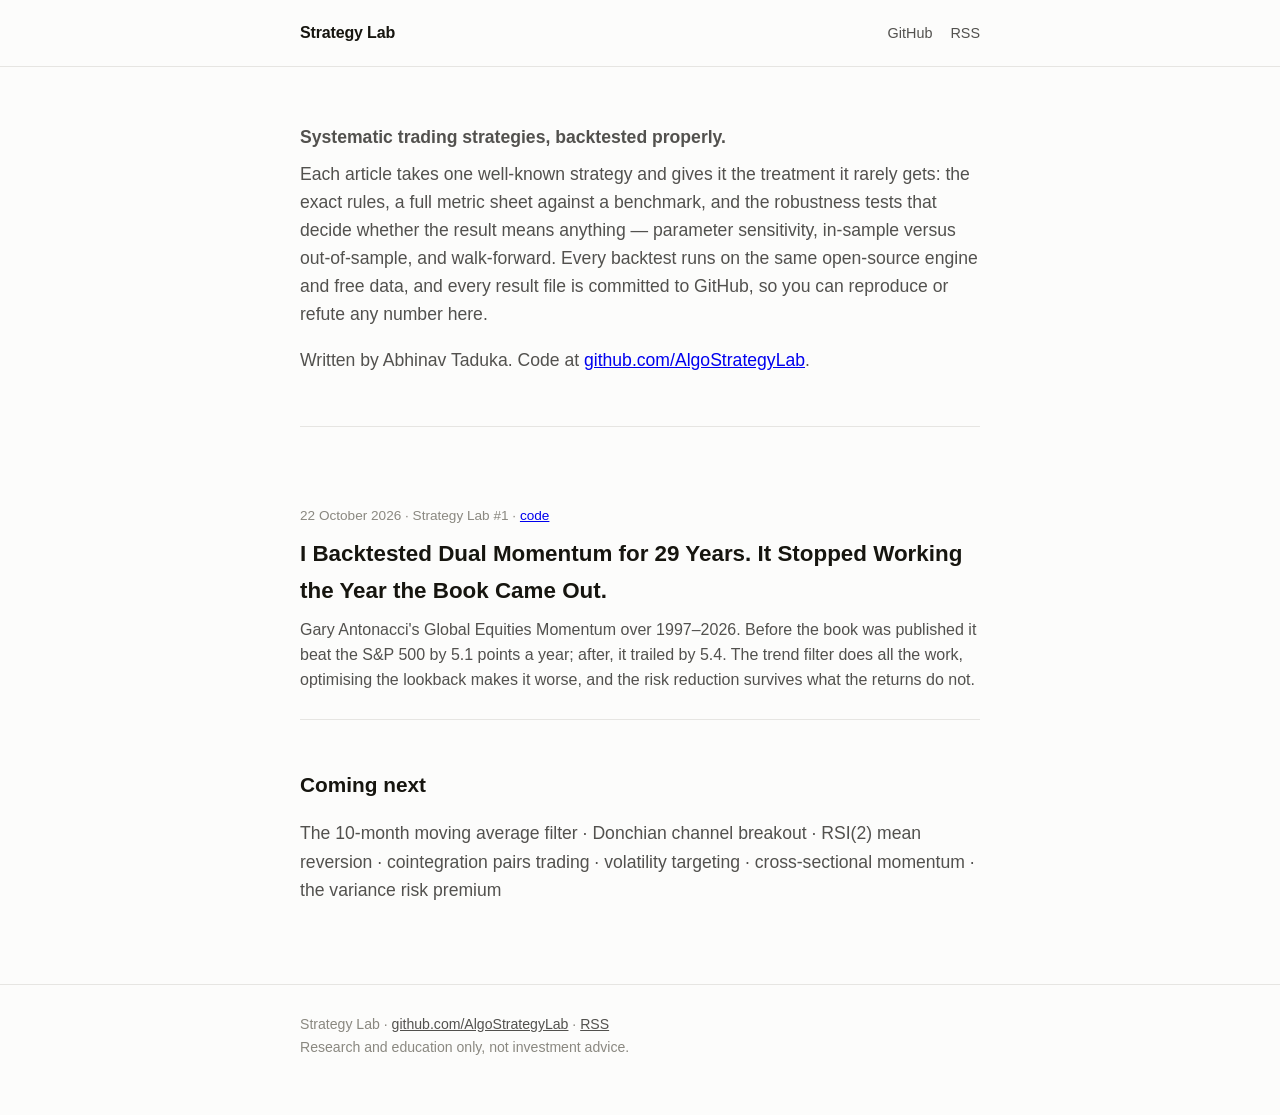
==== index.html @ 34c3a679 "Strategy Lab site: hub, RSS feed, and article #1 (Dual Momentum) Co-Authored-By: Claude Opus 5 <nore" ====
<!doctype html>
<html lang="en">
<head>
<meta charset="utf-8">
<meta name="viewport" content="width=device-width, initial-scale=1">
<title>Strategy Lab — backtested quant strategies</title>
<meta name="description" content="Systematic trading strategies backtested properly: exact rules, full metrics, robustness checks, and all the code. One strategy per article.">
<link rel="canonical" href="https://algostrategylab.github.io/">
<meta property="og:type" content="website">
<meta property="og:title" content="Strategy Lab — backtested quant strategies">
<meta property="og:description" content="Systematic trading strategies backtested properly: exact rules, full metrics, robustness checks, and all the code.">
<meta property="og:image" content="https://algostrategylab.github.io/assets/charts/chart1_equity.png">
<link rel="alternate" type="application/rss+xml" title="Strategy Lab" href="https://algostrategylab.github.io/feed.xml">
<link rel="stylesheet" href="style.css">
</head>
<body>
<header class="site"><div class="wrap">
  <a class="brand" href="./">Strategy Lab</a>
  <nav><a href="https://github.com/AlgoStrategyLab">GitHub</a><a href="feed.xml">RSS</a></nav>
</div></header>

<div class="wrap">
<p class="lede" style="margin-bottom:8px"><strong>Systematic trading strategies, backtested properly.</strong></p>
<p class="lede" style="margin-top:0">Each article takes one well-known strategy and gives it the treatment it rarely gets: the exact rules, a full metric sheet against a benchmark, and the robustness tests that decide whether the result means anything — parameter sensitivity, in-sample versus out-of-sample, and walk-forward. Every backtest runs on the same open-source engine and free data, and every result file is committed to GitHub, so you can reproduce or refute any number here.</p>

<p class="lede">Written by Abhinav Taduka. Code at <a href="https://github.com/AlgoStrategyLab">github.com/AlgoStrategyLab</a>.</p>

<hr>

<ul class="post-list">
<li>
  <p class="meta">22 October 2026 &middot; Strategy Lab #1 &middot; <a href="https://github.com/AlgoStrategyLab/dual-momentum">code</a></p>
  <h2><a href="dual-momentum/">I Backtested Dual Momentum for 29 Years. It Stopped Working the Year the Book Came Out.</a></h2>
  <p>Gary Antonacci's Global Equities Momentum over 1997–2026. Before the book was published it beat the S&amp;P 500 by 5.1 points a year; after, it trailed by 5.4. The trend filter does all the work, optimising the lookback makes it worse, and the risk reduction survives what the returns do not.</p>
</li>
</ul>

<h2 style="font-family:var(--sans);font-size:1.3rem;margin-top:48px">Coming next</h2>
<p class="lede">The 10-month moving average filter &middot; Donchian channel breakout &middot; RSI(2) mean reversion &middot; cointegration pairs trading &middot; volatility targeting &middot; cross-sectional momentum &middot; the variance risk premium</p>
</div>

<footer class="site"><div class="wrap">
Strategy Lab &middot; <a href="https://github.com/AlgoStrategyLab">github.com/AlgoStrategyLab</a> &middot; <a href="feed.xml">RSS</a><br>
Research and education only, not investment advice.
</div></footer>
</body>
</html>
---- style.css ----
:root{
  --bg:#fcfcfb; --surface:#f4f3f0; --text:#16150f; --muted:#52514e; --faint:#8a8880;
  --accent:#2a78d6; --rule:#e6e5e2; --code-bg:#f4f3f0;
  --serif: Charter, "Bitstream Charter", "Iowan Old Style", Georgia, serif;
  --sans: -apple-system, BlinkMacSystemFont, "Segoe UI", Inter, Helvetica, Arial, sans-serif;
}
@media (prefers-color-scheme: dark){
  :root:not([data-theme="light"]){
    --bg:#15150f; --surface:#1f1f1a; --text:#f0efec; --muted:#c3c2b7; --faint:#8f8e85;
    --accent:#6ba8ef; --rule:#302f28; --code-bg:#1f1f1a;
  }
}
*{box-sizing:border-box}
html{-webkit-text-size-adjust:100%}
body{margin:0;background:var(--bg);color:var(--text);font-family:var(--sans);line-height:1.65;}
.wrap{max-width:720px;margin:0 auto;padding:0 20px}
header.site{border-bottom:1px solid var(--rule);margin-bottom:56px}
header.site .wrap{display:flex;align-items:baseline;justify-content:space-between;gap:16px;padding-top:20px;padding-bottom:20px;flex-wrap:wrap}
header.site a.brand{font-weight:700;font-size:1rem;letter-spacing:-0.01em;color:var(--text);text-decoration:none}
header.site nav a{color:var(--muted);text-decoration:none;font-size:.9rem;margin-left:18px}
header.site nav a:hover{color:var(--accent)}
article{font-family:var(--serif);font-size:1.19rem;line-height:1.75}
article h1{font-family:var(--sans);font-size:2.4rem;line-height:1.16;letter-spacing:-0.025em;margin:0 0 18px;font-weight:800}
article .deck{font-family:var(--sans);font-size:1.18rem;color:var(--muted);line-height:1.5;margin:0 0 28px;font-weight:400}
article .byline{font-family:var(--sans);font-size:.92rem;color:var(--faint);margin:0 0 44px;padding-bottom:22px;border-bottom:1px solid var(--rule)}
article h2{font-family:var(--sans);font-size:1.55rem;letter-spacing:-0.018em;margin:52px 0 16px;line-height:1.25;font-weight:700}
article h3{font-family:var(--sans);font-size:1.12rem;margin:34px 0 10px;font-weight:700}
article p{margin:0 0 24px}
article ul,article ol{margin:0 0 24px;padding-left:26px}
article li{margin-bottom:9px}
article a{color:var(--accent);text-decoration:underline;text-underline-offset:2px}
article strong{font-weight:700}
figure{margin:36px 0}
figure img{width:100%;height:auto;display:block;border-radius:3px}
figcaption{font-family:var(--sans);font-size:.88rem;color:var(--faint);margin-top:10px;line-height:1.45}
code{font-family:ui-monospace,SFMono-Regular,Menlo,Consolas,monospace;font-size:.86em;background:var(--code-bg);padding:.12em .36em;border-radius:3px}
pre{background:var(--code-bg);padding:16px 18px;border-radius:4px;overflow-x:auto;font-size:.88rem;line-height:1.5}
pre code{background:none;padding:0;font-size:1em}
blockquote{margin:32px 0;padding:2px 0 2px 22px;border-left:3px solid var(--accent);font-style:italic;color:var(--muted)}
hr{border:0;border-top:1px solid var(--rule);margin:52px 0}
.note{font-family:var(--sans);font-size:.95rem;background:var(--surface);padding:18px 20px;border-radius:5px;color:var(--muted);line-height:1.55;margin:32px 0}
footer.site{margin-top:80px;border-top:1px solid var(--rule);padding:28px 0 56px;font-family:var(--sans);font-size:.88rem;color:var(--faint)}
footer.site a{color:var(--muted)}
.post-list{list-style:none;padding:0;margin:0}
.post-list li{padding:26px 0;border-bottom:1px solid var(--rule)}
.post-list h2{font-size:1.4rem;margin:0 0 8px}
.post-list h2 a{color:var(--text);text-decoration:none}
.post-list h2 a:hover{color:var(--accent)}
.post-list .meta{font-size:.85rem;color:var(--faint);margin:0 0 10px}
.post-list p{margin:0;color:var(--muted);font-size:1rem;line-height:1.55}
.lede{font-family:var(--sans);font-size:1.1rem;color:var(--muted);line-height:1.6}
.tag{display:inline-block;font-family:var(--sans);font-size:.75rem;letter-spacing:.04em;text-transform:uppercase;color:var(--accent);background:var(--surface);padding:3px 9px;border-radius:3px;margin-right:6px}
@media(max-width:600px){
  article{font-size:1.1rem}
  article h1{font-size:1.85rem}
  article h2{font-size:1.32rem}
  .wrap{padding:0 16px}
}
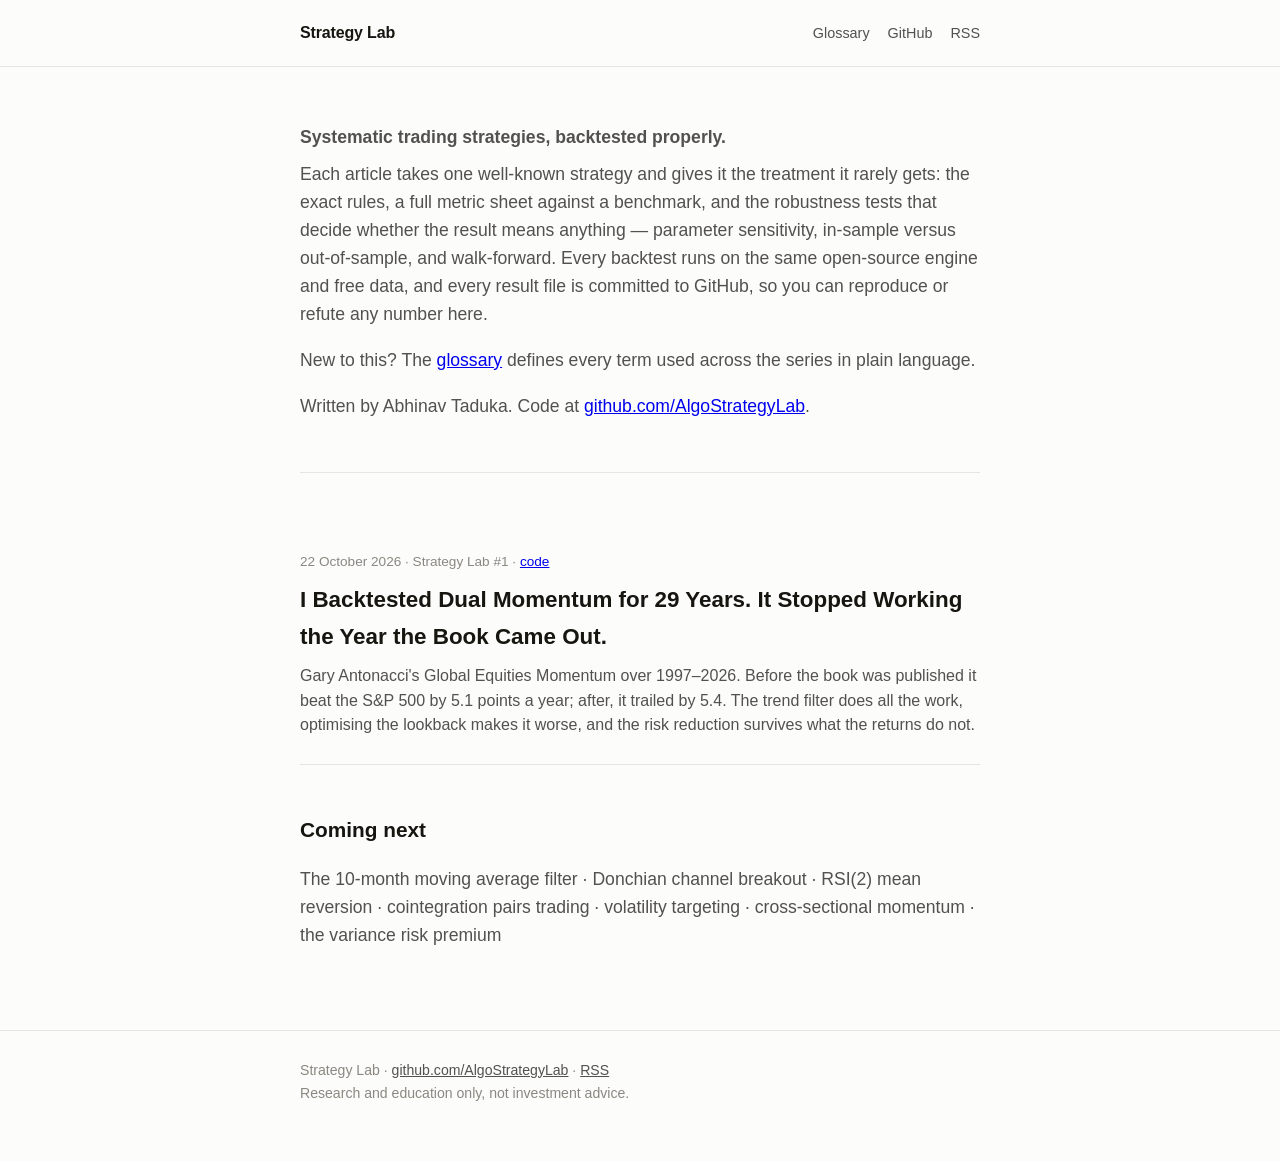
==== commit 8904b864: "Add glossary: 64 plain-language definitions, linked from article #1 Co-Authored-By: Claude Opus 5 <n" ====
--- a/index.html
+++ b/index.html
@@ -16,12 +16,14 @@
 <body>
 <header class="site"><div class="wrap">
   <a class="brand" href="./">Strategy Lab</a>
-  <nav><a href="https://github.com/AlgoStrategyLab">GitHub</a><a href="feed.xml">RSS</a></nav>
+  <nav><a href="glossary/">Glossary</a><a href="https://github.com/AlgoStrategyLab">GitHub</a><a href="feed.xml">RSS</a></nav>
 </div></header>
 
 <div class="wrap">
 <p class="lede" style="margin-bottom:8px"><strong>Systematic trading strategies, backtested properly.</strong></p>
 <p class="lede" style="margin-top:0">Each article takes one well-known strategy and gives it the treatment it rarely gets: the exact rules, a full metric sheet against a benchmark, and the robustness tests that decide whether the result means anything — parameter sensitivity, in-sample versus out-of-sample, and walk-forward. Every backtest runs on the same open-source engine and free data, and every result file is committed to GitHub, so you can reproduce or refute any number here.</p>
+
+<p class="lede">New to this? The <a href="glossary/">glossary</a> defines every term used across the series in plain language.</p>
 
 <p class="lede">Written by Abhinav Taduka. Code at <a href="https://github.com/AlgoStrategyLab">github.com/AlgoStrategyLab</a>.</p>
 
--- a/style.css
+++ b/style.css
@@ -56,3 +56,11 @@
   article h2{font-size:1.32rem}
   .wrap{padding:0 16px}
 }
+
+/* glossary */
+dl.glossary{margin:0 0 40px}
+dl.glossary dt{font-family:var(--sans);font-weight:700;font-size:1.02rem;margin:26px 0 6px;scroll-margin-top:24px}
+dl.glossary dt:target{color:var(--accent)}
+dl.glossary dd{margin:0;font-size:1.06rem;line-height:1.62;color:var(--muted)}
+article a.gl{color:inherit;text-decoration:none;border-bottom:1px dotted var(--faint)}
+article a.gl:hover{color:var(--accent);border-bottom-color:var(--accent)}
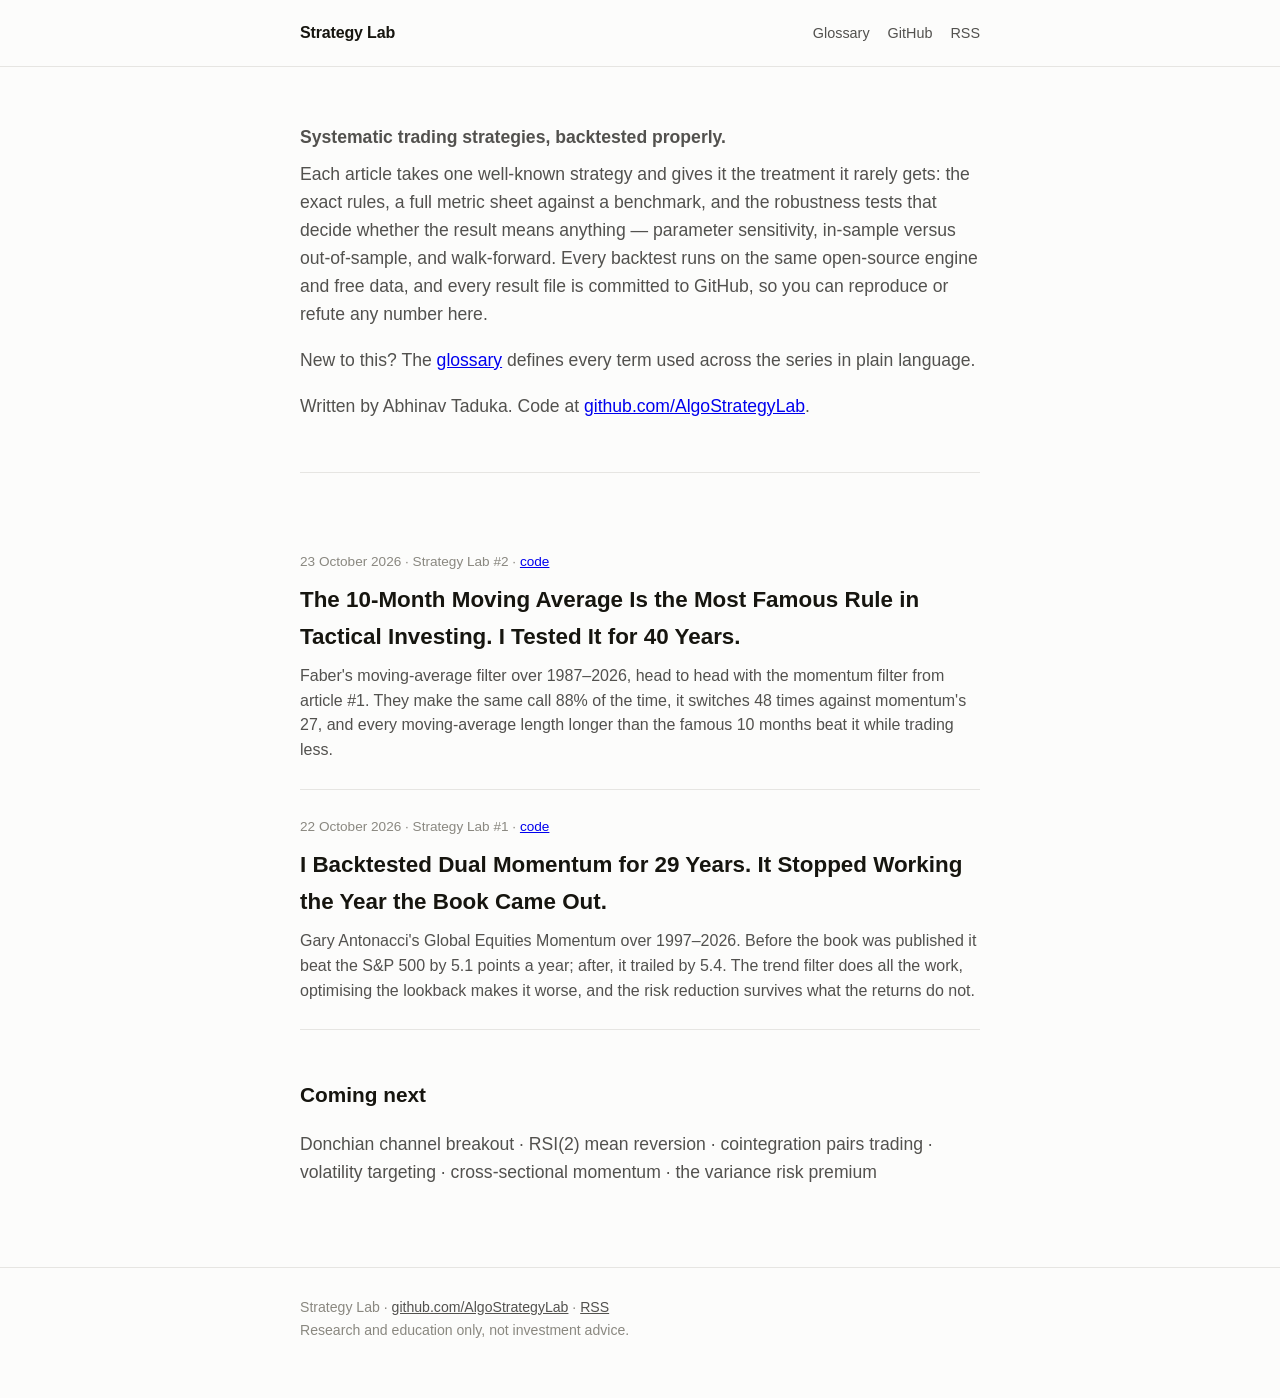
==== commit 5b318e01: "Add article #2: the 10-month SMA trend filter Co-Authored-By: Claude Opus 5 <noreply@anthropic.com> " ====
--- a/index.html
+++ b/index.html
@@ -31,6 +31,11 @@
 
 <ul class="post-list">
 <li>
+  <p class="meta">23 October 2026 &middot; Strategy Lab #2 &middot; <a href="https://github.com/AlgoStrategyLab/sma-trend-filter">code</a></p>
+  <h2><a href="sma-trend-filter/">The 10-Month Moving Average Is the Most Famous Rule in Tactical Investing. I Tested It for 40 Years.</a></h2>
+  <p>Faber's moving-average filter over 1987&ndash;2026, head to head with the momentum filter from article #1. They make the same call 88% of the time, it switches 48 times against momentum's 27, and every moving-average length longer than the famous 10 months beat it while trading less.</p>
+</li>
+<li>
   <p class="meta">22 October 2026 &middot; Strategy Lab #1 &middot; <a href="https://github.com/AlgoStrategyLab/dual-momentum">code</a></p>
   <h2><a href="dual-momentum/">I Backtested Dual Momentum for 29 Years. It Stopped Working the Year the Book Came Out.</a></h2>
   <p>Gary Antonacci's Global Equities Momentum over 1997–2026. Before the book was published it beat the S&amp;P 500 by 5.1 points a year; after, it trailed by 5.4. The trend filter does all the work, optimising the lookback makes it worse, and the risk reduction survives what the returns do not.</p>
@@ -38,7 +43,7 @@
 </ul>
 
 <h2 style="font-family:var(--sans);font-size:1.3rem;margin-top:48px">Coming next</h2>
-<p class="lede">The 10-month moving average filter &middot; Donchian channel breakout &middot; RSI(2) mean reversion &middot; cointegration pairs trading &middot; volatility targeting &middot; cross-sectional momentum &middot; the variance risk premium</p>
+<p class="lede">Donchian channel breakout &middot; RSI(2) mean reversion &middot; cointegration pairs trading &middot; volatility targeting &middot; cross-sectional momentum &middot; the variance risk premium</p>
 </div>
 
 <footer class="site"><div class="wrap">
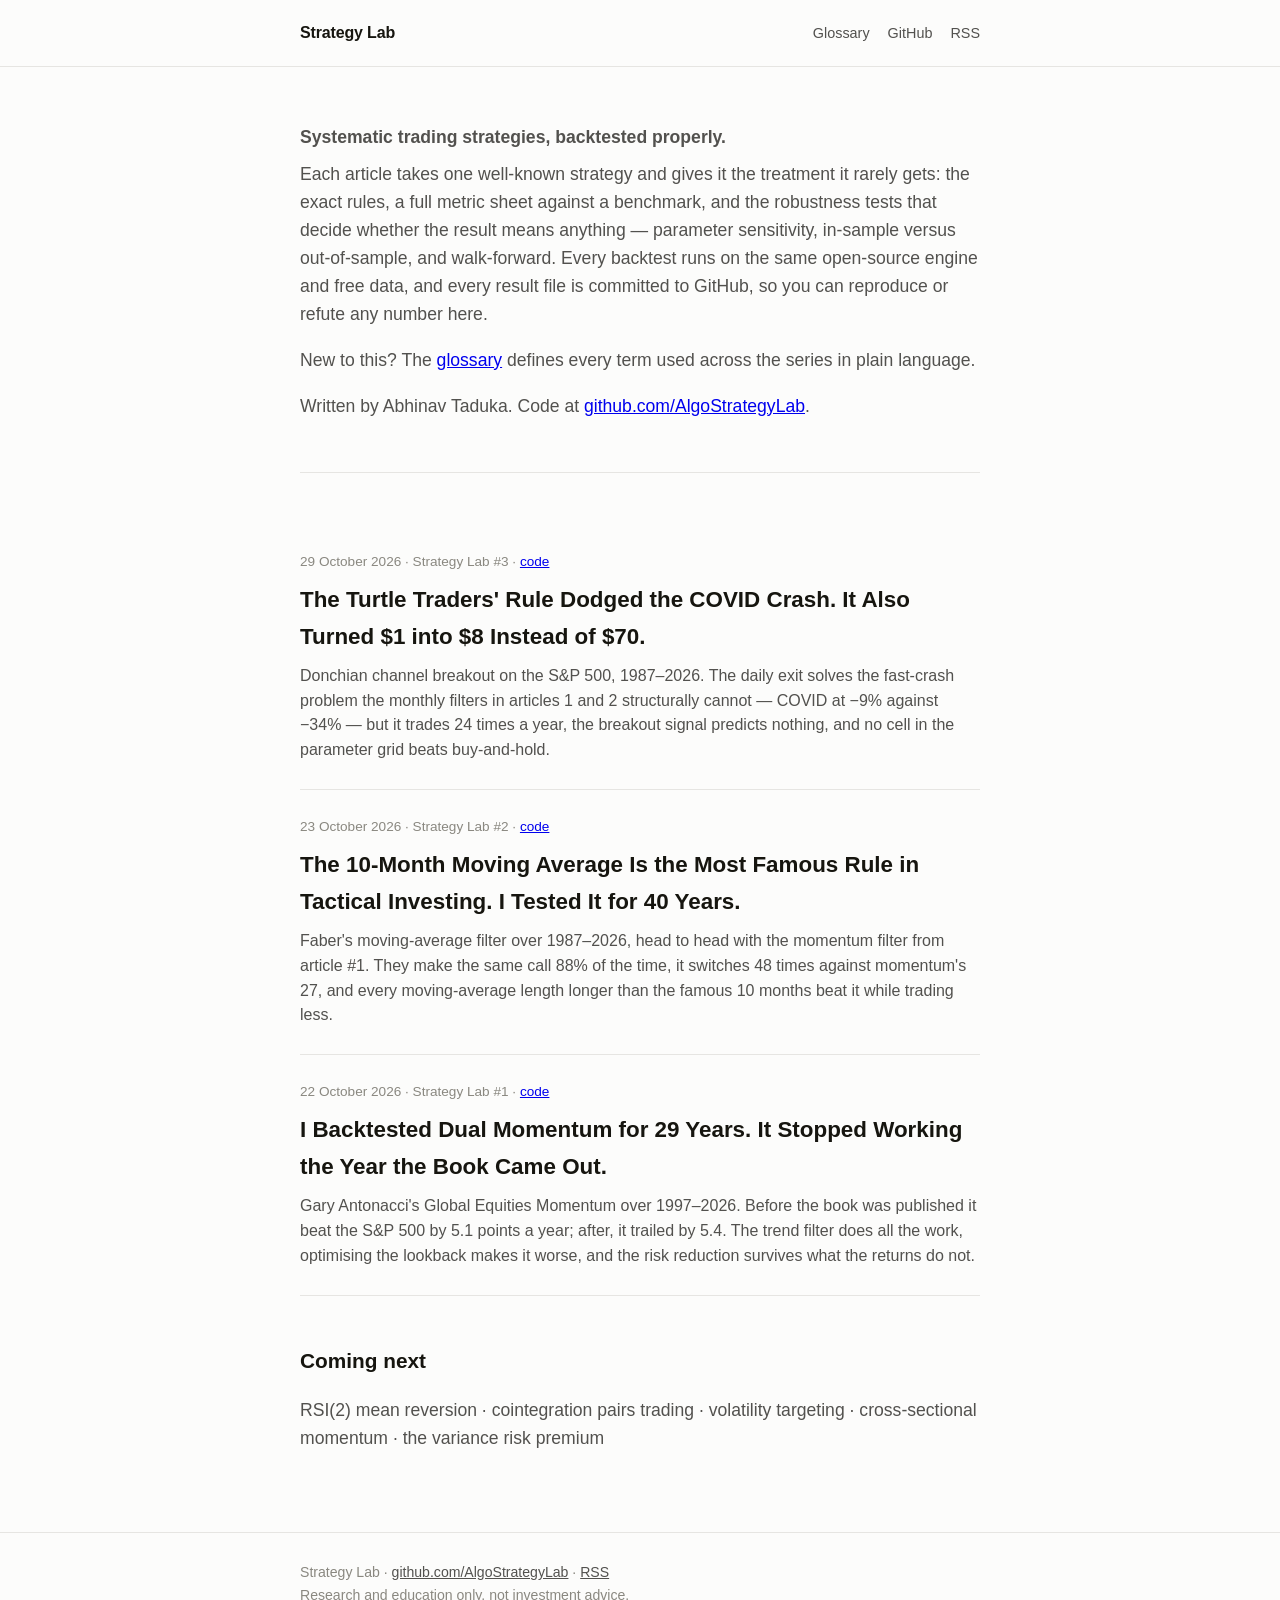
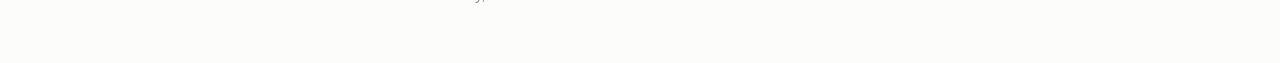
==== commit 537d3681: "Add article #3: Donchian channel breakout Co-Authored-By: Claude Opus 5 <noreply@anthropic.com>  Cla" ====
--- a/index.html
+++ b/index.html
@@ -31,6 +31,11 @@
 
 <ul class="post-list">
 <li>
+  <p class="meta">29 October 2026 &middot; Strategy Lab #3 &middot; <a href="https://github.com/AlgoStrategyLab/donchian-breakout">code</a></p>
+  <h2><a href="donchian-breakout/">The Turtle Traders' Rule Dodged the COVID Crash. It Also Turned $1 into $8 Instead of $70.</a></h2>
+  <p>Donchian channel breakout on the S&amp;P 500, 1987&ndash;2026. The daily exit solves the fast-crash problem the monthly filters in articles 1 and 2 structurally cannot &mdash; COVID at &minus;9% against &minus;34% &mdash; but it trades 24 times a year, the breakout signal predicts nothing, and no cell in the parameter grid beats buy-and-hold.</p>
+</li>
+<li>
   <p class="meta">23 October 2026 &middot; Strategy Lab #2 &middot; <a href="https://github.com/AlgoStrategyLab/sma-trend-filter">code</a></p>
   <h2><a href="sma-trend-filter/">The 10-Month Moving Average Is the Most Famous Rule in Tactical Investing. I Tested It for 40 Years.</a></h2>
   <p>Faber's moving-average filter over 1987&ndash;2026, head to head with the momentum filter from article #1. They make the same call 88% of the time, it switches 48 times against momentum's 27, and every moving-average length longer than the famous 10 months beat it while trading less.</p>
@@ -43,7 +48,7 @@
 </ul>
 
 <h2 style="font-family:var(--sans);font-size:1.3rem;margin-top:48px">Coming next</h2>
-<p class="lede">Donchian channel breakout &middot; RSI(2) mean reversion &middot; cointegration pairs trading &middot; volatility targeting &middot; cross-sectional momentum &middot; the variance risk premium</p>
+<p class="lede">RSI(2) mean reversion &middot; cointegration pairs trading &middot; volatility targeting &middot; cross-sectional momentum &middot; the variance risk premium</p>
 </div>
 
 <footer class="site"><div class="wrap">
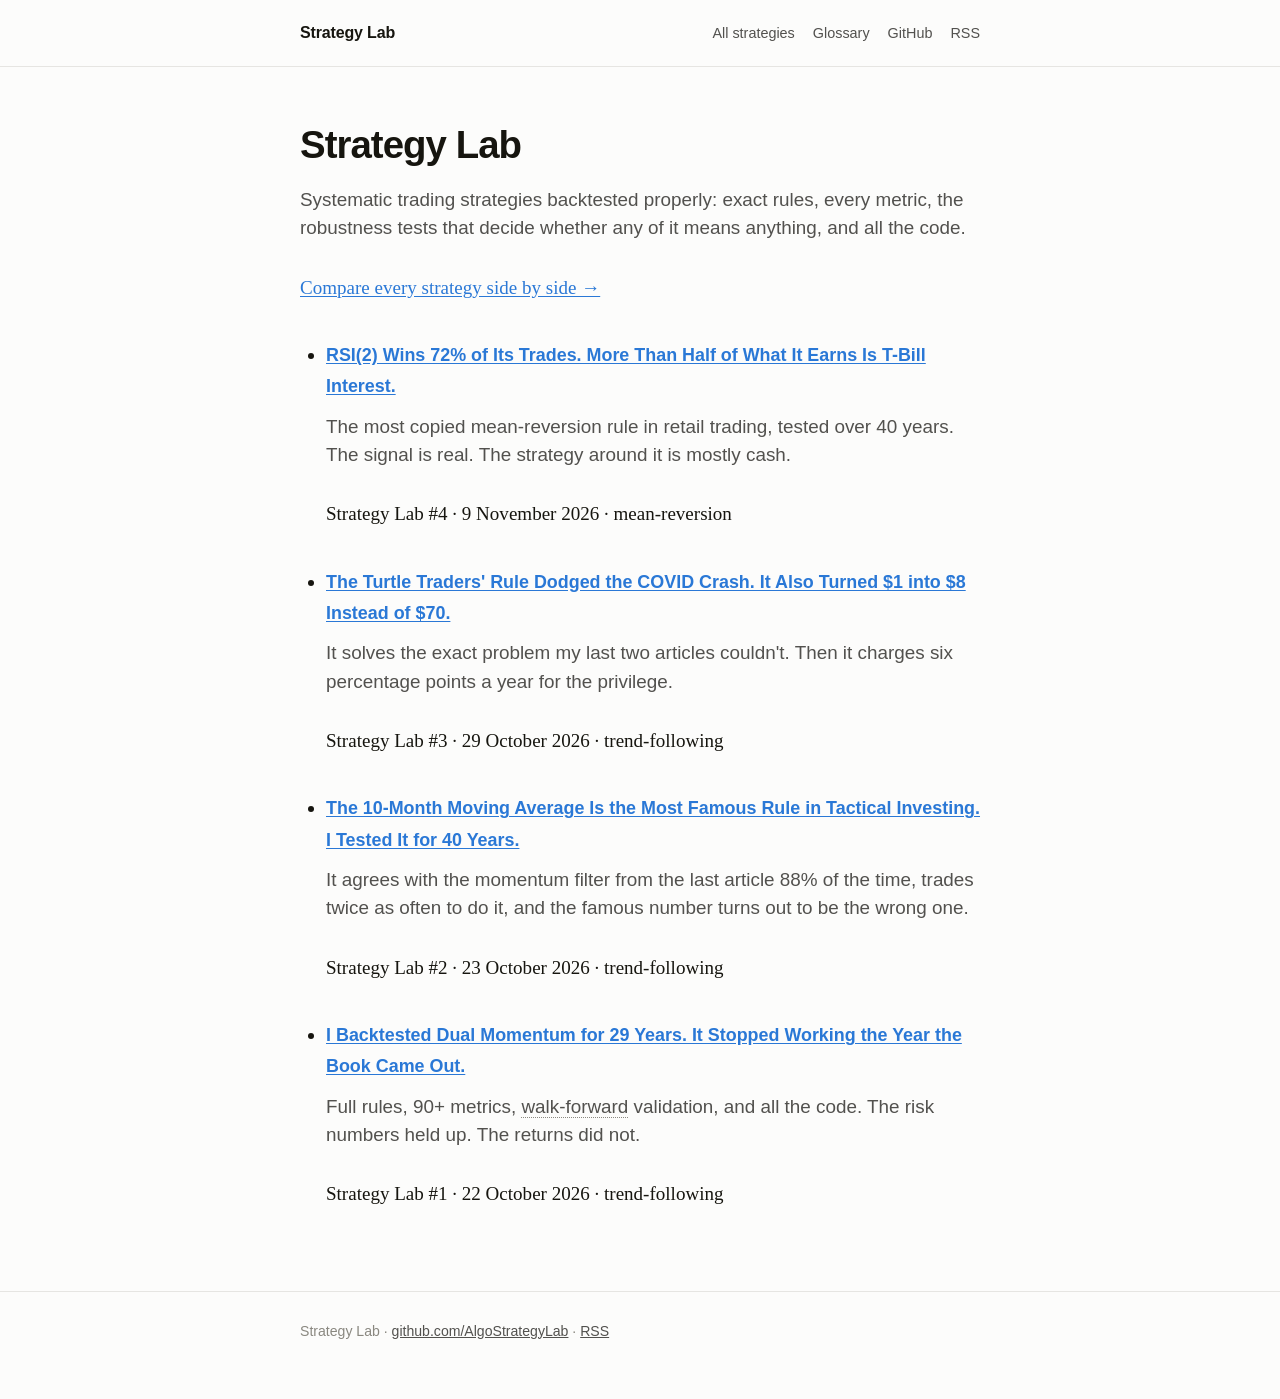
==== commit 76aa8e9b: "Generate the site, and add article #4: RSI(2) mean reversion Every page is now produced by sitebuild" ====
--- a/index.html
+++ b/index.html
@@ -3,57 +3,41 @@
 <head>
 <meta charset="utf-8">
 <meta name="viewport" content="width=device-width, initial-scale=1">
-<title>Strategy Lab — backtested quant strategies</title>
-<meta name="description" content="Systematic trading strategies backtested properly: exact rules, full metrics, robustness checks, and all the code. One strategy per article.">
+<title>Strategy Lab — backtested systematic strategies</title>
+<meta name="description" content="Systematic trading strategies backtested with full robustness testing and open code.">
+<meta name="author" content="Abhinav Taduka">
 <link rel="canonical" href="https://algostrategylab.github.io/">
-<meta property="og:type" content="website">
-<meta property="og:title" content="Strategy Lab — backtested quant strategies">
-<meta property="og:description" content="Systematic trading strategies backtested properly: exact rules, full metrics, robustness checks, and all the code.">
-<meta property="og:image" content="https://algostrategylab.github.io/assets/charts/chart1_equity.png">
+<meta property="og:type" content="article">
+<meta property="og:title" content="Strategy Lab — backtested systematic strategies">
+<meta property="og:description" content="Systematic trading strategies backtested with full robustness testing and open code.">
+<meta property="og:image" content="https://algostrategylab.github.io/assets/charts/">
+<meta property="og:url" content="https://algostrategylab.github.io/">
+<meta name="twitter:card" content="summary_large_image">
 <link rel="alternate" type="application/rss+xml" title="Strategy Lab" href="https://algostrategylab.github.io/feed.xml">
 <link rel="stylesheet" href="style.css">
 </head>
 <body>
 <header class="site"><div class="wrap">
-  <a class="brand" href="./">Strategy Lab</a>
-  <nav><a href="glossary/">Glossary</a><a href="https://github.com/AlgoStrategyLab">GitHub</a><a href="feed.xml">RSS</a></nav>
+  <a class="brand" href="">Strategy Lab</a>
+  <nav><a href="">All strategies</a><a href="glossary/">Glossary</a><a href="https://github.com/AlgoStrategyLab/strategy-lab">GitHub</a><a href="feed.xml">RSS</a></nav>
 </div></header>
 
 <div class="wrap">
-<p class="lede" style="margin-bottom:8px"><strong>Systematic trading strategies, backtested properly.</strong></p>
-<p class="lede" style="margin-top:0">Each article takes one well-known strategy and gives it the treatment it rarely gets: the exact rules, a full metric sheet against a benchmark, and the robustness tests that decide whether the result means anything — parameter sensitivity, in-sample versus out-of-sample, and walk-forward. Every backtest runs on the same open-source engine and free data, and every result file is committed to GitHub, so you can reproduce or refute any number here.</p>
-
-<p class="lede">New to this? The <a href="glossary/">glossary</a> defines every term used across the series in plain language.</p>
-
-<p class="lede">Written by Abhinav Taduka. Code at <a href="https://github.com/AlgoStrategyLab">github.com/AlgoStrategyLab</a>.</p>
-
-<hr>
-
-<ul class="post-list">
-<li>
-  <p class="meta">29 October 2026 &middot; Strategy Lab #3 &middot; <a href="https://github.com/AlgoStrategyLab/donchian-breakout">code</a></p>
-  <h2><a href="donchian-breakout/">The Turtle Traders' Rule Dodged the COVID Crash. It Also Turned $1 into $8 Instead of $70.</a></h2>
-  <p>Donchian channel breakout on the S&amp;P 500, 1987&ndash;2026. The daily exit solves the fast-crash problem the monthly filters in articles 1 and 2 structurally cannot &mdash; COVID at &minus;9% against &minus;34% &mdash; but it trades 24 times a year, the breakout signal predicts nothing, and no cell in the parameter grid beats buy-and-hold.</p>
-</li>
-<li>
-  <p class="meta">23 October 2026 &middot; Strategy Lab #2 &middot; <a href="https://github.com/AlgoStrategyLab/sma-trend-filter">code</a></p>
-  <h2><a href="sma-trend-filter/">The 10-Month Moving Average Is the Most Famous Rule in Tactical Investing. I Tested It for 40 Years.</a></h2>
-  <p>Faber's moving-average filter over 1987&ndash;2026, head to head with the momentum filter from article #1. They make the same call 88% of the time, it switches 48 times against momentum's 27, and every moving-average length longer than the famous 10 months beat it while trading less.</p>
-</li>
-<li>
-  <p class="meta">22 October 2026 &middot; Strategy Lab #1 &middot; <a href="https://github.com/AlgoStrategyLab/dual-momentum">code</a></p>
-  <h2><a href="dual-momentum/">I Backtested Dual Momentum for 29 Years. It Stopped Working the Year the Book Came Out.</a></h2>
-  <p>Gary Antonacci's Global Equities Momentum over 1997–2026. Before the book was published it beat the S&amp;P 500 by 5.1 points a year; after, it trailed by 5.4. The trend filter does all the work, optimising the lookback makes it worse, and the risk reduction survives what the returns do not.</p>
-</li>
+<article>
+<h1>Strategy Lab</h1>
+<p class="deck">Systematic trading strategies backtested properly: exact rules, every metric, the robustness tests that decide whether any of it means anything, and all the code.</p>
+<p><a href="compare/">Compare every strategy side by side &rarr;</a></p>
+<ul class="cards">
+<li class="card"><a href="rsi2-mean-reversion/"><h3>RSI(2) Wins 72% of Its Trades. More Than Half of What It Earns Is T-Bill Interest.</h3></a><p class="deck">The most copied mean-reversion rule in retail trading, tested over 40 years. The signal is real. The strategy around it is mostly cash.</p><p class="meta">Strategy Lab #4 &middot; 9 November 2026 &middot; mean-reversion</p></li>
+<li class="card"><a href="donchian-breakout/"><h3>The Turtle Traders&#x27; Rule Dodged the COVID Crash. It Also Turned $1 into $8 Instead of $70.</h3></a><p class="deck">It solves the exact problem my last two articles couldn't. Then it charges six percentage points a year for the privilege.</p><p class="meta">Strategy Lab #3 &middot; 29 October 2026 &middot; trend-following</p></li>
+<li class="card"><a href="sma-trend-filter/"><h3>The 10-Month Moving Average Is the Most Famous Rule in Tactical Investing. I Tested It for 40 Years.</h3></a><p class="deck">It agrees with the momentum filter from the last article 88% of the time, trades twice as often to do it, and the famous number turns out to be the wrong one.</p><p class="meta">Strategy Lab #2 &middot; 23 October 2026 &middot; trend-following</p></li>
+<li class="card"><a href="dual-momentum/"><h3>I Backtested Dual Momentum for 29 Years. It Stopped Working the Year the Book Came Out.</h3></a><p class="deck">Full rules, 90+ metrics, <a class="gl" href="../glossary/#walk-forward">walk-forward</a> validation, and all the code. The risk numbers held up. The returns did not.</p><p class="meta">Strategy Lab #1 &middot; 22 October 2026 &middot; trend-following</p></li>
 </ul>
-
-<h2 style="font-family:var(--sans);font-size:1.3rem;margin-top:48px">Coming next</h2>
-<p class="lede">RSI(2) mean reversion &middot; cointegration pairs trading &middot; volatility targeting &middot; cross-sectional momentum &middot; the variance risk premium</p>
+</article>
 </div>
 
 <footer class="site"><div class="wrap">
-Strategy Lab &middot; <a href="https://github.com/AlgoStrategyLab">github.com/AlgoStrategyLab</a> &middot; <a href="feed.xml">RSS</a><br>
-Research and education only, not investment advice.
+Strategy Lab &middot; <a href="https://github.com/AlgoStrategyLab/strategy-lab">github.com/AlgoStrategyLab</a> &middot; <a href="feed.xml">RSS</a>
 </div></footer>
 </body>
 </html>
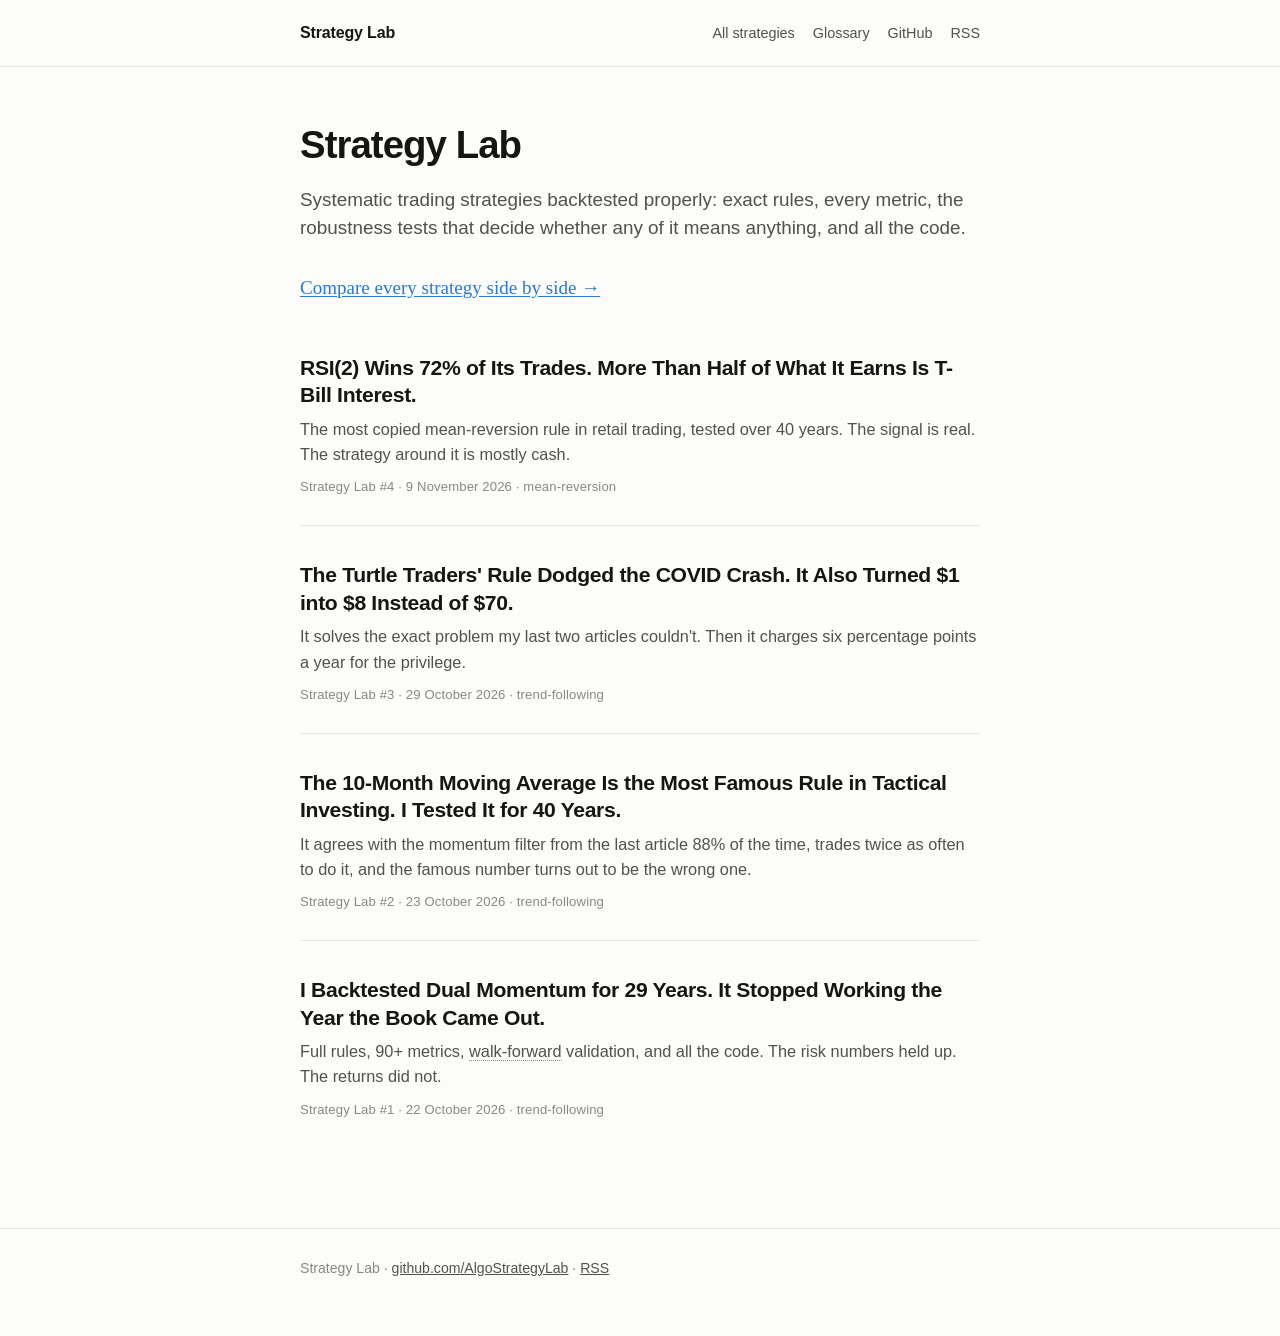
==== commit c98ed82f: "Rebuild the comparison page around the benchmark The page compared strategies beside the index rathe" ====
--- a/index.html
+++ b/index.html
@@ -14,7 +14,7 @@
 <meta property="og:url" content="https://algostrategylab.github.io/">
 <meta name="twitter:card" content="summary_large_image">
 <link rel="alternate" type="application/rss+xml" title="Strategy Lab" href="https://algostrategylab.github.io/feed.xml">
-<link rel="stylesheet" href="style.css">
+<link rel="stylesheet" href="style.8ef6aeec.css">
 </head>
 <body>
 <header class="site"><div class="wrap">
--- a/style.8ef6aeec.css
+++ b/style.8ef6aeec.css
@@ -0,0 +1,107 @@
+:root{
+  --bg:#fcfcfb; --surface:#f4f3f0; --text:#16150f; --muted:#52514e; --faint:#8a8880;
+  --accent:#2a78d6; --rule:#e6e5e2; --code-bg:#f4f3f0;
+  --serif: Charter, "Bitstream Charter", "Iowan Old Style", Georgia, serif;
+  --sans: -apple-system, BlinkMacSystemFont, "Segoe UI", Inter, Helvetica, Arial, sans-serif;
+}
+@media (prefers-color-scheme: dark){
+  :root:not([data-theme="light"]){
+    --bg:#15150f; --surface:#1f1f1a; --text:#f0efec; --muted:#c3c2b7; --faint:#8f8e85;
+    --accent:#6ba8ef; --rule:#302f28; --code-bg:#1f1f1a;
+  }
+}
+*{box-sizing:border-box}
+html{-webkit-text-size-adjust:100%}
+body{margin:0;background:var(--bg);color:var(--text);font-family:var(--sans);line-height:1.65;}
+.wrap{max-width:720px;margin:0 auto;padding:0 20px}
+header.site{border-bottom:1px solid var(--rule);margin-bottom:56px}
+header.site .wrap{display:flex;align-items:baseline;justify-content:space-between;gap:16px;padding-top:20px;padding-bottom:20px;flex-wrap:wrap}
+header.site a.brand{font-weight:700;font-size:1rem;letter-spacing:-0.01em;color:var(--text);text-decoration:none}
+header.site nav a{color:var(--muted);text-decoration:none;font-size:.9rem;margin-left:18px}
+header.site nav a:hover{color:var(--accent)}
+article{font-family:var(--serif);font-size:1.19rem;line-height:1.75}
+article h1{font-family:var(--sans);font-size:2.4rem;line-height:1.16;letter-spacing:-0.025em;margin:0 0 18px;font-weight:800}
+article .deck{font-family:var(--sans);font-size:1.18rem;color:var(--muted);line-height:1.5;margin:0 0 28px;font-weight:400}
+article .byline{font-family:var(--sans);font-size:.92rem;color:var(--faint);margin:0 0 44px;padding-bottom:22px;border-bottom:1px solid var(--rule)}
+article h2{font-family:var(--sans);font-size:1.55rem;letter-spacing:-0.018em;margin:52px 0 16px;line-height:1.25;font-weight:700}
+article h3{font-family:var(--sans);font-size:1.12rem;margin:34px 0 10px;font-weight:700}
+article p{margin:0 0 24px}
+article ul,article ol{margin:0 0 24px;padding-left:26px}
+article li{margin-bottom:9px}
+article a{color:var(--accent);text-decoration:underline;text-underline-offset:2px}
+article strong{font-weight:700}
+figure{margin:36px 0}
+figure img{width:100%;height:auto;display:block;border-radius:3px}
+figcaption{font-family:var(--sans);font-size:.88rem;color:var(--faint);margin-top:10px;line-height:1.45}
+code{font-family:ui-monospace,SFMono-Regular,Menlo,Consolas,monospace;font-size:.86em;background:var(--code-bg);padding:.12em .36em;border-radius:3px}
+pre{background:var(--code-bg);padding:16px 18px;border-radius:4px;overflow-x:auto;font-size:.88rem;line-height:1.5}
+pre code{background:none;padding:0;font-size:1em}
+blockquote{margin:32px 0;padding:2px 0 2px 22px;border-left:3px solid var(--accent);font-style:italic;color:var(--muted)}
+hr{border:0;border-top:1px solid var(--rule);margin:52px 0}
+.note{font-family:var(--sans);font-size:.95rem;background:var(--surface);padding:18px 20px;border-radius:5px;color:var(--muted);line-height:1.55;margin:32px 0}
+footer.site{margin-top:80px;border-top:1px solid var(--rule);padding:28px 0 56px;font-family:var(--sans);font-size:.88rem;color:var(--faint)}
+footer.site a{color:var(--muted)}
+.post-list{list-style:none;padding:0;margin:0}
+.post-list li{padding:26px 0;border-bottom:1px solid var(--rule)}
+.post-list h2{font-size:1.4rem;margin:0 0 8px}
+.post-list h2 a{color:var(--text);text-decoration:none}
+.post-list h2 a:hover{color:var(--accent)}
+.post-list .meta{font-size:.85rem;color:var(--faint);margin:0 0 10px}
+.post-list p{margin:0;color:var(--muted);font-size:1rem;line-height:1.55}
+.lede{font-family:var(--sans);font-size:1.1rem;color:var(--muted);line-height:1.6}
+.tag{display:inline-block;font-family:var(--sans);font-size:.75rem;letter-spacing:.04em;text-transform:uppercase;color:var(--accent);background:var(--surface);padding:3px 9px;border-radius:3px;margin-right:6px}
+@media(max-width:600px){
+  article{font-size:1.1rem}
+  article h1{font-size:1.85rem}
+  article h2{font-size:1.32rem}
+  .wrap{padding:0 16px}
+}
+
+/* glossary */
+dl.glossary{margin:0 0 40px}
+dl.glossary dt{font-family:var(--sans);font-weight:700;font-size:1.02rem;margin:26px 0 6px;scroll-margin-top:24px}
+dl.glossary dt:target{color:var(--accent)}
+dl.glossary dd{margin:0;font-size:1.06rem;line-height:1.62;color:var(--muted)}
+article a.gl{color:inherit;text-decoration:none;border-bottom:1px dotted var(--faint)}
+article a.gl:hover{color:var(--accent);border-bottom-color:var(--accent)}
+
+/* ---- hub cards ------------------------------------------------------- */
+.cards{list-style:none;padding:0;margin:0}
+.cards .card{padding:26px 0;border-bottom:1px solid var(--rule)}
+.cards .card:last-child{border-bottom:0}
+.cards .card a{text-decoration:none}
+.cards .card h3{font-family:var(--sans);font-size:1.32rem;line-height:1.3;margin:0 0 8px;
+  font-weight:700;color:var(--text);letter-spacing:-0.015em}
+.cards .card a:hover h3{color:var(--accent)}
+.cards .card .deck{font-size:1.02rem;margin:0 0 9px;line-height:1.55}
+.cards .card .meta{font-family:var(--sans);font-size:.82rem;color:var(--faint);margin:0;
+  letter-spacing:.01em}
+
+/* ---- comparison page ------------------------------------------------- */
+.wrap.wide{max-width:1040px}
+.compare-intro{font-family:var(--sans);font-size:.95rem;color:var(--muted);
+  background:var(--surface);padding:16px 18px;border-radius:5px;margin:0 0 34px;line-height:1.55}
+.table-scroll{overflow-x:auto;margin:0 0 40px;-webkit-overflow-scrolling:touch}
+table.compare{width:100%;border-collapse:collapse;font-family:var(--sans);font-size:.95rem;
+  line-height:1.45;min-width:640px}
+table.compare caption{caption-side:top;text-align:left;font-size:.85rem;color:var(--faint);
+  padding:0 0 12px}
+table.compare th{text-align:right;font-weight:600;font-size:.78rem;letter-spacing:.06em;
+  text-transform:uppercase;color:var(--faint);padding:0 0 10px 18px;
+  border-bottom:1px solid var(--rule);white-space:nowrap}
+table.compare th:first-child,table.compare td:first-child{text-align:left;padding-left:0}
+table.compare td{padding:14px 0 14px 18px;border-bottom:1px solid var(--rule);text-align:right;
+  white-space:nowrap;font-variant-numeric:tabular-nums}
+table.compare td:first-child{white-space:normal;min-width:190px}
+table.compare td a{color:var(--text);text-decoration:none;font-weight:600}
+table.compare td a:hover{color:var(--accent)}
+table.compare .sub{display:block;font-size:.8rem;color:var(--faint);font-weight:400;margin-top:2px}
+table.compare tr.benchmark td{color:var(--muted);font-style:italic}
+table.compare tr.benchmark td:first-child{font-style:normal;font-weight:600}
+table.compare tbody tr:last-child td{border-bottom:0}
+.neg{color:var(--red,#e34948)}
+@media(max-width:600px){
+  table.compare{font-size:.88rem}
+  table.compare td{padding:11px 0 11px 12px}
+  table.compare th{padding-left:12px}
+}
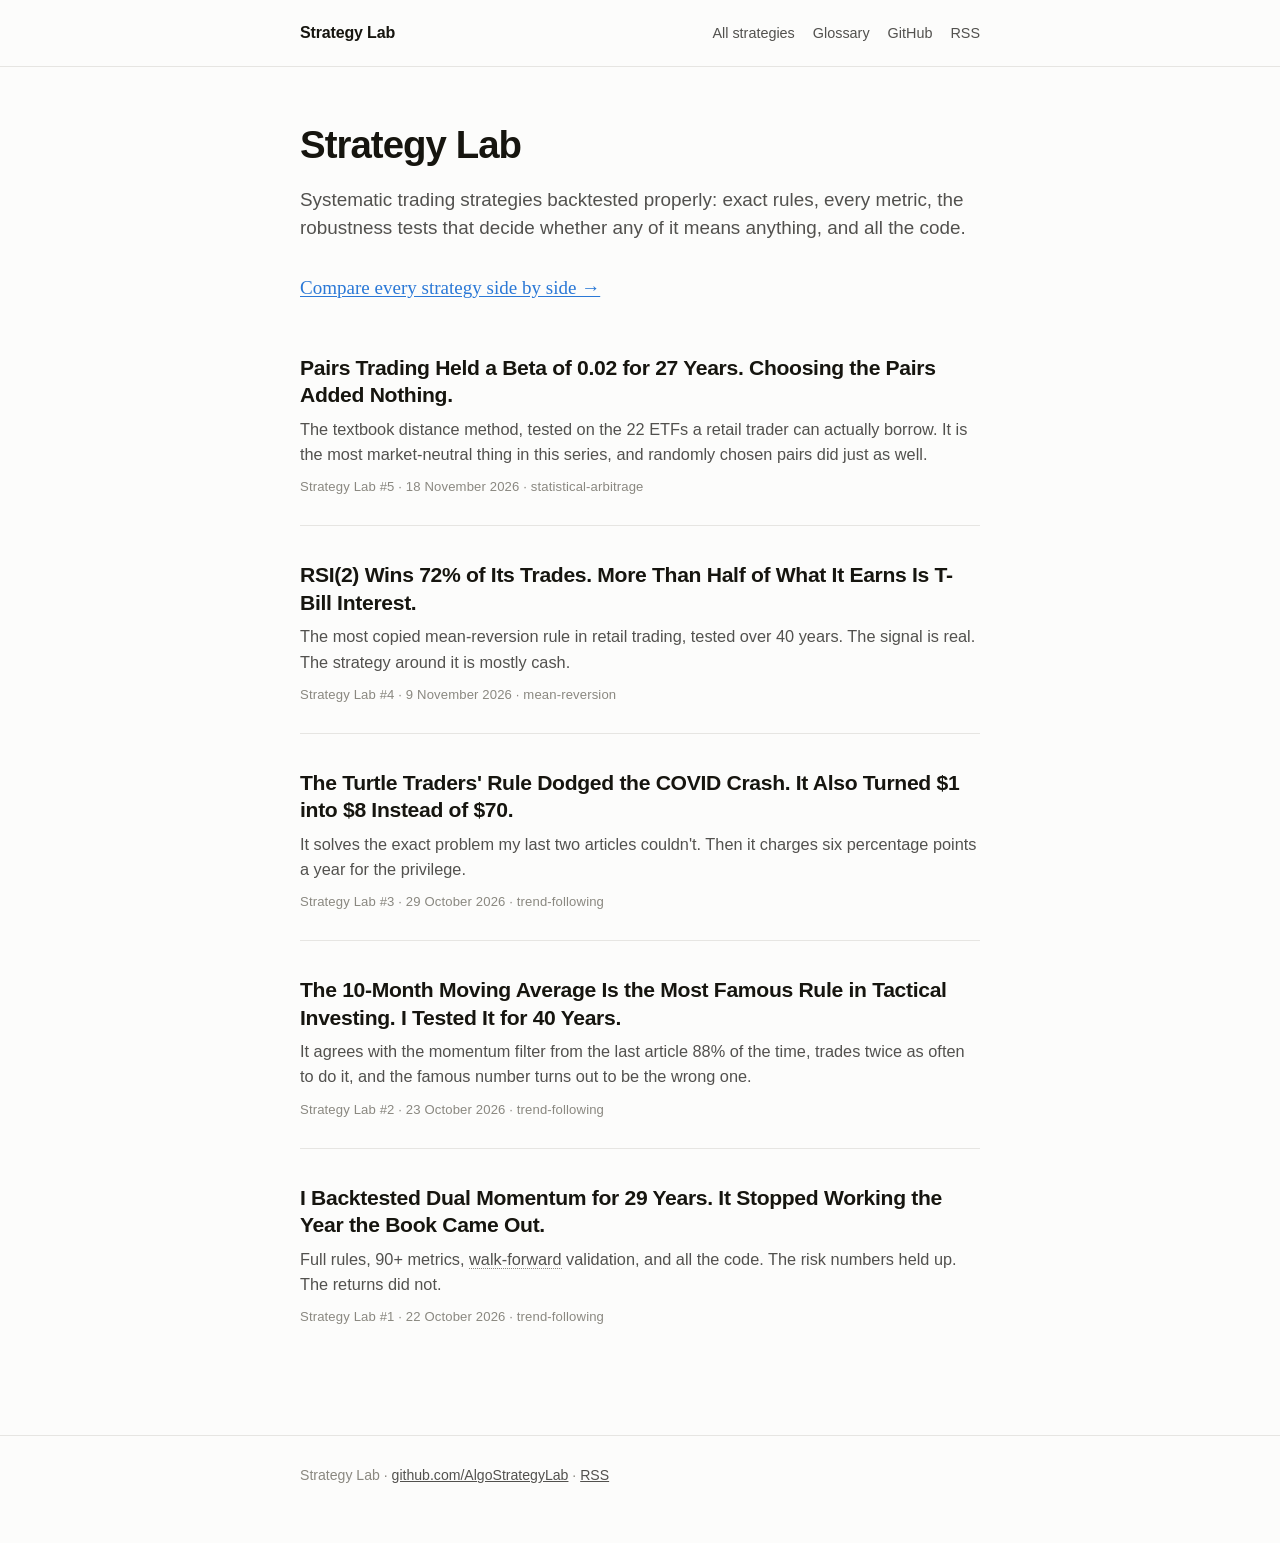
==== commit e4128ef0: "Publish article #5: pairs trading The distance method on 22 liquid ETFs, 2000-2026. Beta of 0.018 ac" ====
--- a/index.html
+++ b/index.html
@@ -28,6 +28,7 @@
 <p class="deck">Systematic trading strategies backtested properly: exact rules, every metric, the robustness tests that decide whether any of it means anything, and all the code.</p>
 <p><a href="compare/">Compare every strategy side by side &rarr;</a></p>
 <ul class="cards">
+<li class="card"><a href="pairs-trading/"><h3>Pairs Trading Held a Beta of 0.02 for 27 Years. Choosing the Pairs Added Nothing.</h3></a><p class="deck">The textbook distance method, tested on the 22 ETFs a retail trader can actually borrow. It is the most market-neutral thing in this series, and randomly chosen pairs did just as well.</p><p class="meta">Strategy Lab #5 &middot; 18 November 2026 &middot; statistical-arbitrage</p></li>
 <li class="card"><a href="rsi2-mean-reversion/"><h3>RSI(2) Wins 72% of Its Trades. More Than Half of What It Earns Is T-Bill Interest.</h3></a><p class="deck">The most copied mean-reversion rule in retail trading, tested over 40 years. The signal is real. The strategy around it is mostly cash.</p><p class="meta">Strategy Lab #4 &middot; 9 November 2026 &middot; mean-reversion</p></li>
 <li class="card"><a href="donchian-breakout/"><h3>The Turtle Traders&#x27; Rule Dodged the COVID Crash. It Also Turned $1 into $8 Instead of $70.</h3></a><p class="deck">It solves the exact problem my last two articles couldn't. Then it charges six percentage points a year for the privilege.</p><p class="meta">Strategy Lab #3 &middot; 29 October 2026 &middot; trend-following</p></li>
 <li class="card"><a href="sma-trend-filter/"><h3>The 10-Month Moving Average Is the Most Famous Rule in Tactical Investing. I Tested It for 40 Years.</h3></a><p class="deck">It agrees with the momentum filter from the last article 88% of the time, trades twice as often to do it, and the famous number turns out to be the wrong one.</p><p class="meta">Strategy Lab #2 &middot; 23 October 2026 &middot; trend-following</p></li>
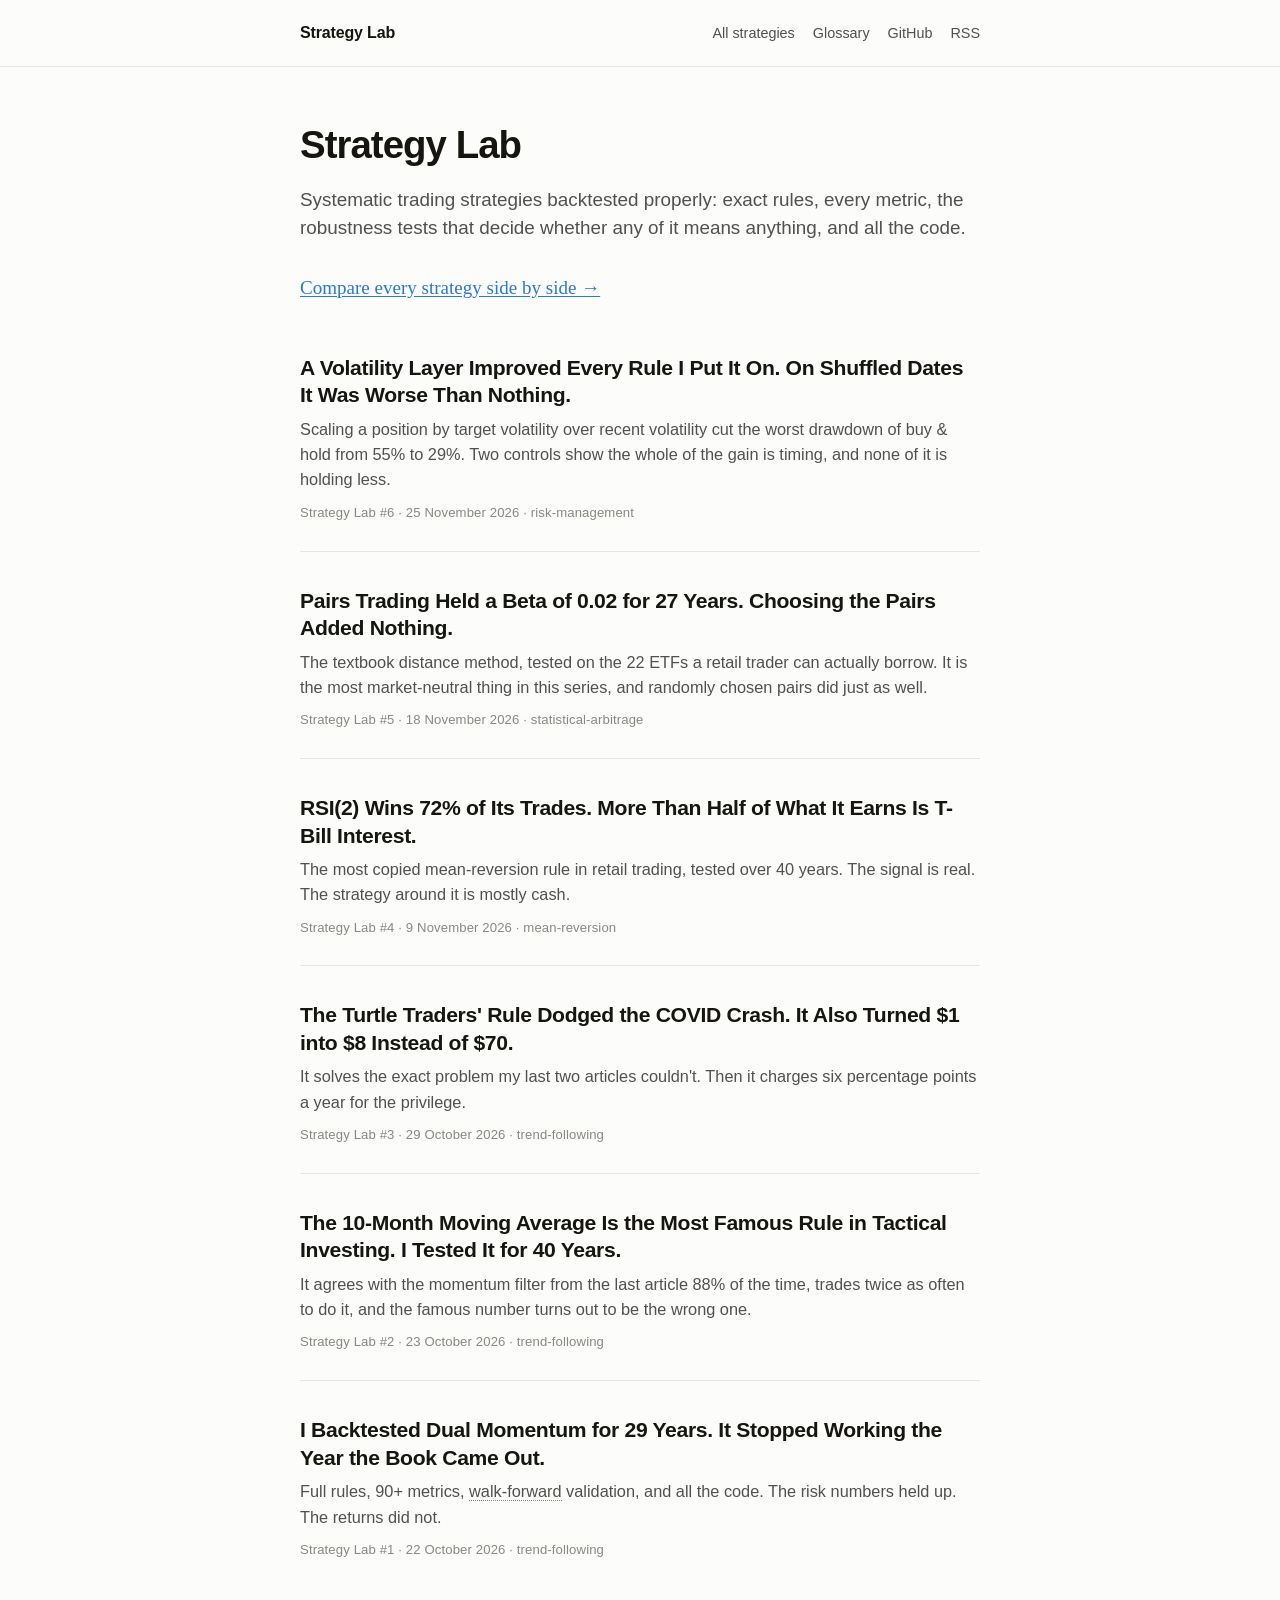
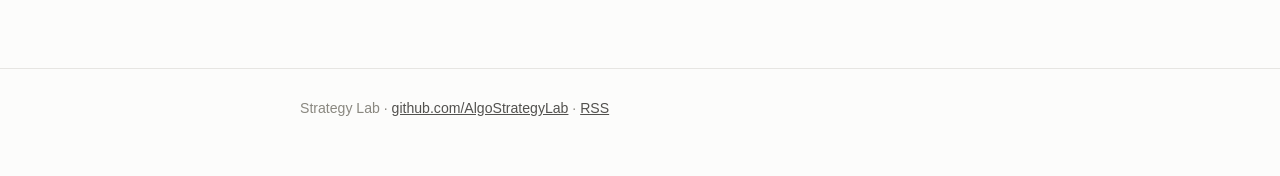
==== commit 0e49e084: "Publish article #6: volatility targeting The layer over buy and hold and four strategies from the se" ====
--- a/index.html
+++ b/index.html
@@ -28,6 +28,7 @@
 <p class="deck">Systematic trading strategies backtested properly: exact rules, every metric, the robustness tests that decide whether any of it means anything, and all the code.</p>
 <p><a href="compare/">Compare every strategy side by side &rarr;</a></p>
 <ul class="cards">
+<li class="card"><a href="volatility-targeting/"><h3>A Volatility Layer Improved Every Rule I Put It On. On Shuffled Dates It Was Worse Than Nothing.</h3></a><p class="deck">Scaling a position by target volatility over recent volatility cut the worst drawdown of buy &amp; hold from 55% to 29%. Two controls show the whole of the gain is timing, and none of it is holding less.</p><p class="meta">Strategy Lab #6 &middot; 25 November 2026 &middot; risk-management</p></li>
 <li class="card"><a href="pairs-trading/"><h3>Pairs Trading Held a Beta of 0.02 for 27 Years. Choosing the Pairs Added Nothing.</h3></a><p class="deck">The textbook distance method, tested on the 22 ETFs a retail trader can actually borrow. It is the most market-neutral thing in this series, and randomly chosen pairs did just as well.</p><p class="meta">Strategy Lab #5 &middot; 18 November 2026 &middot; statistical-arbitrage</p></li>
 <li class="card"><a href="rsi2-mean-reversion/"><h3>RSI(2) Wins 72% of Its Trades. More Than Half of What It Earns Is T-Bill Interest.</h3></a><p class="deck">The most copied mean-reversion rule in retail trading, tested over 40 years. The signal is real. The strategy around it is mostly cash.</p><p class="meta">Strategy Lab #4 &middot; 9 November 2026 &middot; mean-reversion</p></li>
 <li class="card"><a href="donchian-breakout/"><h3>The Turtle Traders&#x27; Rule Dodged the COVID Crash. It Also Turned $1 into $8 Instead of $70.</h3></a><p class="deck">It solves the exact problem my last two articles couldn't. Then it charges six percentage points a year for the privilege.</p><p class="meta">Strategy Lab #3 &middot; 29 October 2026 &middot; trend-following</p></li>
